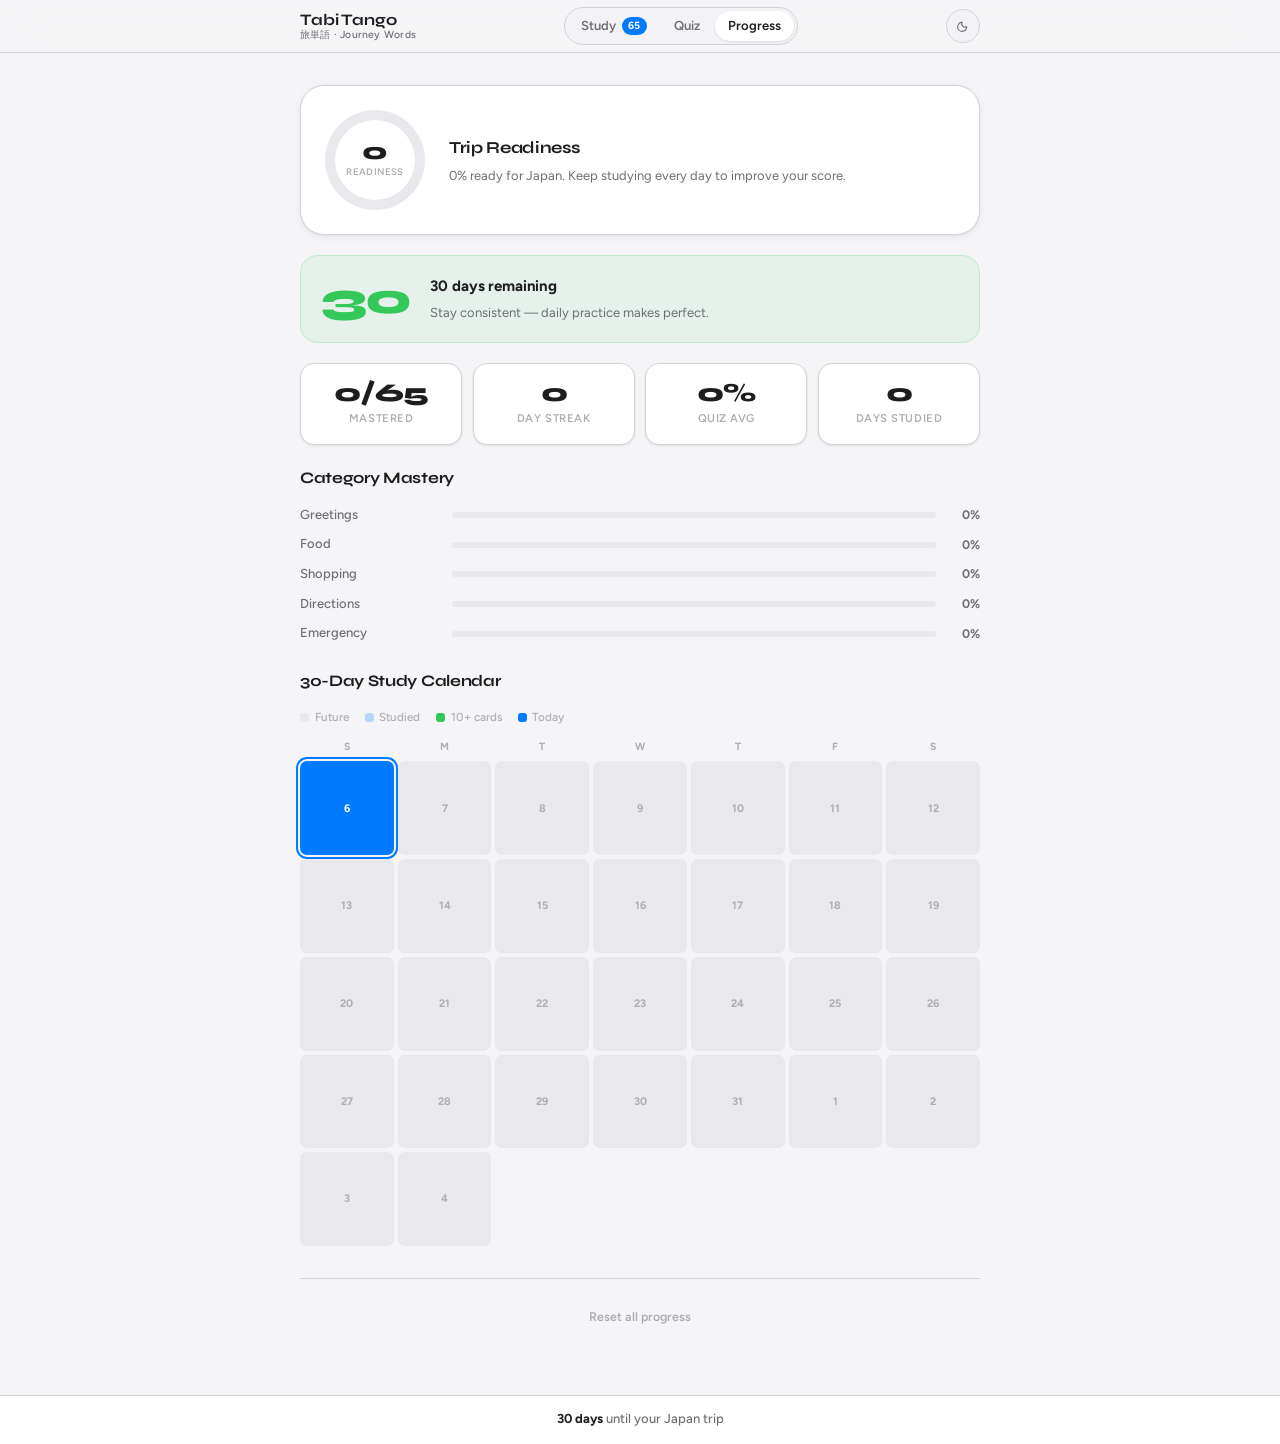
==== progress.html @ deef368e "Initial commit: Tabi Tango Japanese travel flashcard app 65 phrases across 5 categories with spaced " ====
<!DOCTYPE html>
<html lang="en" data-theme="light">
<head>
  <meta charset="UTF-8">
  <meta name="viewport" content="width=device-width, initial-scale=1.0">
  <title>Progress — Tabi Tango</title>
  <link rel="icon" type="image/svg+xml" href="assets/favicon.svg">
  <script src="js/theme.js"></script>
  <link rel="preconnect" href="https://fonts.googleapis.com">
  <link rel="preconnect" href="https://fonts.gstatic.com" crossorigin>
  <link href="https://fonts.googleapis.com/css2?family=Syne:wght@600;700;800&family=Figtree:wght@400;500;600;700&family=Noto+Sans+JP:wght@400;700&display=swap" rel="stylesheet">
  <link rel="stylesheet" href="css/main.css">
  <link rel="stylesheet" href="css/progress.css">
</head>
<body>

<nav>
  <div class="nav-inner">
    <div class="nav-logo">
      <span class="logo-primary">Tabi Tango</span>
      <span class="logo-sub">旅単語 · Journey Words</span>
    </div>
    <div class="nav-center">
      <a href="index.html" class="nav-link">
        Study
        <span class="due-badge" id="due-count">0</span>
      </a>
      <a href="quiz.html" class="nav-link">Quiz</a>
      <a href="progress.html" class="nav-link active">Progress</a>
    </div>
    <div class="nav-right">
      <button id="theme-toggle" class="theme-toggle" aria-label="Toggle theme">
        <svg class="icon-sun" xmlns="http://www.w3.org/2000/svg" viewBox="0 0 20 20" fill="none" stroke="currentColor" stroke-width="1.5" stroke-linecap="round" style="display:none">
          <circle cx="10" cy="10" r="3.5"/>
          <line x1="10" y1="2" x2="10" y2="3.5"/>
          <line x1="10" y1="16.5" x2="10" y2="18"/>
          <line x1="2" y1="10" x2="3.5" y2="10"/>
          <line x1="16.5" y1="10" x2="18" y2="10"/>
          <line x1="4.1" y1="4.1" x2="5.2" y2="5.2"/>
          <line x1="14.8" y1="14.8" x2="15.9" y2="15.9"/>
          <line x1="15.9" y1="4.1" x2="14.8" y2="5.2"/>
          <line x1="5.2" y1="14.8" x2="4.1" y2="15.9"/>
        </svg>
        <svg class="icon-moon" xmlns="http://www.w3.org/2000/svg" viewBox="0 0 20 20" fill="none" stroke="currentColor" stroke-width="1.5" stroke-linecap="round">
          <path d="M15.5 10.5a6 6 0 1 1-6-6 4.5 4.5 0 0 0 6 6z"/>
        </svg>
      </button>
    </div>
  </div>
</nav>

<main>
  <div class="container">
    <div id="progress-root"></div>
  </div>
</main>

<footer>
  <span id="trip-countdown">Loading…</span>
</footer>

<script src="js/data.js"></script>
<script src="js/srs.js"></script>
<script src="js/progress.js"></script>
</body>
</html>
---- css/main.css ----
/* ── Fonts loaded in HTML ── */

/* ── Design tokens ── */
:root {
  /* Backgrounds */
  --bg:        #F5F5F7;
  --surface:   #FFFFFF;
  --surface-2: #F2F2F7;
  --surface-3: #E8E8ED;

  /* Typography */
  --text:      #1D1D1F;
  --text-2:    #6E6E73;
  --text-3:    #AEAEB2;

  /* Accent */
  --primary:   #007AFF;
  --primary-hover: #0062CC;
  --success:   #34C759;
  --danger:    #FF3B30;
  --warning:   #FF9F0A;

  /* Borders */
  --sep:       #D2D2D7;
  --sep-2:     #E5E5EA;

  /* Elevation */
  --shadow-xs: 0 1px 3px rgba(0,0,0,0.06), 0 1px 2px rgba(0,0,0,0.04);
  --shadow-sm: 0 2px 8px rgba(0,0,0,0.06), 0 1px 3px rgba(0,0,0,0.04);
  --shadow-md: 0 4px 16px rgba(0,0,0,0.07), 0 2px 6px rgba(0,0,0,0.04);
  --shadow-lg: 0 8px 32px rgba(0,0,0,0.08), 0 4px 12px rgba(0,0,0,0.04);

  /* Shape */
  --r-xs: 6px;
  --r-sm: 10px;
  --r-md: 14px;
  --r-lg: 18px;
  --r-xl: 24px;
  --r-full: 9999px;

  /* Typography */
  --font:    'Figtree', sans-serif;
  --font-hd: 'Syne', sans-serif;
  --font-jp: 'Noto Sans JP', sans-serif;

  /* Layout */
  --max-w: 720px;

  /* Nav */
  --nav-bg: rgba(245,245,247,0.72);
  --nav-blur: blur(20px) saturate(180%);
}

html[data-theme="dark"] {
  --bg:        #000000;
  --surface:   #1C1C1E;
  --surface-2: #2C2C2E;
  --surface-3: #3A3A3C;

  --text:      #F5F5F7;
  --text-2:    #8E8E93;
  --text-3:    #636366;

  --primary:   #0A84FF;
  --primary-hover: #409CFF;
  --success:   #30D158;
  --danger:    #FF453A;
  --warning:   #FFD60A;

  --sep:       #38383A;
  --sep-2:     #2C2C2E;

  --shadow-xs: 0 1px 3px rgba(0,0,0,0.4);
  --shadow-sm: 0 2px 8px rgba(0,0,0,0.4);
  --shadow-md: 0 4px 16px rgba(0,0,0,0.5);
  --shadow-lg: 0 8px 32px rgba(0,0,0,0.6);

  --nav-bg: rgba(28,28,30,0.72);
}

@media (prefers-color-scheme: dark) {
  :root:not([data-theme="light"]) {
    --bg:        #000000;
    --surface:   #1C1C1E;
    --surface-2: #2C2C2E;
    --surface-3: #3A3A3C;
    --text:      #F5F5F7;
    --text-2:    #8E8E93;
    --text-3:    #636366;
    --primary:   #0A84FF;
    --primary-hover: #409CFF;
    --success:   #30D158;
    --danger:    #FF453A;
    --warning:   #FFD60A;
    --sep:       #38383A;
    --sep-2:     #2C2C2E;
    --shadow-xs: 0 1px 3px rgba(0,0,0,0.4);
    --shadow-sm: 0 2px 8px rgba(0,0,0,0.4);
    --shadow-md: 0 4px 16px rgba(0,0,0,0.5);
    --shadow-lg: 0 8px 32px rgba(0,0,0,0.6);
    --nav-bg: rgba(28,28,30,0.72);
  }
}

/* ── Reset ── */
*, *::before, *::after { box-sizing: border-box; margin: 0; padding: 0; }
html { font-size: 16px; -webkit-text-size-adjust: 100%; }
html, body { transition: background 0.25s ease, color 0.25s ease; }

body {
  font-family: var(--font);
  font-size: 0.9375rem;
  line-height: 1.6;
  background: var(--bg);
  color: var(--text);
  min-height: 100dvh;
  display: flex;
  flex-direction: column;
  -webkit-font-smoothing: antialiased;
  -moz-osx-font-smoothing: grayscale;
}

a { color: inherit; text-decoration: none; }
button { cursor: pointer; font-family: var(--font); border: none; background: none; }
ul, ol { list-style: none; }
img, svg { display: block; }

/* ── Layout ── */
.container {
  width: 100%;
  max-width: var(--max-w);
  margin: 0 auto;
  padding: 0 1.25rem;
}
main { flex: 1; padding: 2rem 0 4rem; }

/* ── Navigation ── */
nav {
  position: sticky;
  top: 0;
  z-index: 200;
  background: var(--nav-bg);
  -webkit-backdrop-filter: var(--nav-blur);
  backdrop-filter: var(--nav-blur);
  border-bottom: 1px solid var(--sep);
}

.nav-inner {
  display: flex;
  align-items: center;
  justify-content: space-between;
  height: 52px;
  max-width: var(--max-w);
  margin: 0 auto;
  padding: 0 1.25rem;
  gap: 1rem;
}

.nav-logo {
  display: flex;
  flex-direction: column;
  gap: 0px;
  line-height: 1.1;
  flex-shrink: 0;
}

.nav-logo .logo-primary {
  font-family: var(--font-hd);
  font-size: 1rem;
  font-weight: 700;
  color: var(--text);
  letter-spacing: -0.01em;
}

.nav-logo .logo-sub {
  font-size: 0.65rem;
  font-weight: 500;
  color: var(--text-2);
  letter-spacing: 0.02em;
}

.nav-center {
  display: flex;
  align-items: center;
  gap: 2px;
  background: var(--surface-2);
  border-radius: var(--r-full);
  padding: 3px;
  border: 1px solid var(--sep);
}

.nav-link {
  display: flex;
  align-items: center;
  gap: 0.35rem;
  padding: 0.3rem 0.8rem;
  border-radius: var(--r-full);
  font-size: 0.8125rem;
  font-weight: 600;
  color: var(--text-2);
  transition: all 0.18s ease;
  white-space: nowrap;
  position: relative;
}

.nav-link:hover { color: var(--text); }
.nav-link.active {
  background: var(--surface);
  color: var(--text);
  box-shadow: var(--shadow-xs);
}

.due-badge {
  background: var(--primary);
  color: white;
  border-radius: var(--r-full);
  font-size: 0.65rem;
  font-weight: 700;
  padding: 0.1rem 0.4rem;
  min-width: 1.1rem;
  text-align: center;
  line-height: 1.4;
}

.nav-right { display: flex; align-items: center; gap: 0.5rem; flex-shrink: 0; }

/* ── Theme toggle ── */
.theme-toggle {
  width: 34px;
  height: 34px;
  border-radius: var(--r-full);
  background: var(--surface-2);
  border: 1px solid var(--sep);
  color: var(--text-2);
  display: flex;
  align-items: center;
  justify-content: center;
  transition: all 0.18s ease;
  flex-shrink: 0;
}
.theme-toggle:hover { background: var(--surface-3); color: var(--text); }
.theme-toggle svg { width: 15px; height: 15px; }

/* ── Mastery bar ── */
.mastery-bar-wrap { margin-bottom: 1.5rem; }
.mastery-bar-labels {
  display: flex;
  justify-content: space-between;
  font-size: 0.78rem;
  font-weight: 500;
  color: var(--text-2);
  margin-bottom: 0.5rem;
}
.mastery-bar-track {
  height: 5px;
  background: var(--surface-3);
  border-radius: var(--r-full);
  overflow: hidden;
}
.mastery-bar-fill {
  height: 100%;
  background: var(--primary);
  border-radius: var(--r-full);
  transition: width 0.7s cubic-bezier(0.4, 0, 0.2, 1);
}

/* ── Category tabs ── */
.category-tabs {
  display: flex;
  gap: 6px;
  overflow-x: auto;
  scrollbar-width: none;
  padding-bottom: 2px;
  margin-bottom: 1.75rem;
}
.category-tabs::-webkit-scrollbar { display: none; }

.cat-tab {
  padding: 0.35rem 0.85rem;
  border-radius: var(--r-full);
  font-size: 0.8125rem;
  font-weight: 600;
  white-space: nowrap;
  border: 1px solid var(--sep);
  color: var(--text-2);
  background: transparent;
  transition: all 0.15s ease;
  letter-spacing: -0.01em;
}
.cat-tab:hover { border-color: var(--primary); color: var(--primary); }
.cat-tab.active {
  background: var(--primary);
  border-color: var(--primary);
  color: white;
}

/* ── Footer ── */
footer {
  background: var(--surface);
  border-top: 1px solid var(--sep);
  text-align: center;
  padding: 0.85rem 1rem;
  font-size: 0.8125rem;
  font-weight: 500;
  color: var(--text-2);
}
footer strong { color: var(--text); font-weight: 700; }

/* ── Buttons ── */
.btn {
  display: inline-flex;
  align-items: center;
  justify-content: center;
  gap: 0.4rem;
  padding: 0.6rem 1.25rem;
  border-radius: var(--r-sm);
  font-family: var(--font);
  font-size: 0.875rem;
  font-weight: 600;
  transition: all 0.15s ease;
  cursor: pointer;
  border: none;
  letter-spacing: -0.01em;
}
.btn-primary  { background: var(--primary); color: white; }
.btn-primary:hover  { background: var(--primary-hover); }
.btn-secondary { background: var(--surface-2); color: var(--text); border: 1px solid var(--sep); }
.btn-secondary:hover { background: var(--surface-3); }

/* ── Keyboard hint ── */
.keyboard-hint {
  display: flex;
  justify-content: center;
  gap: 1.25rem;
  flex-wrap: wrap;
  margin-top: 1.25rem;
}
.key-item {
  display: flex;
  align-items: center;
  gap: 0.3rem;
  font-size: 0.72rem;
  font-weight: 500;
  color: var(--text-3);
}
kbd {
  display: inline-block;
  padding: 0.12rem 0.4rem;
  border: 1px solid var(--sep);
  border-radius: 5px;
  background: var(--surface);
  font-size: 0.68rem;
  font-family: var(--font);
  color: var(--text-2);
  box-shadow: 0 1px 0 var(--sep);
}
@media (max-width: 480px) { .keyboard-hint { display: none; } }

/* ── Empty state ── */
.empty-state {
  text-align: center;
  padding: 3.5rem 1rem;
  color: var(--text-2);
}
.empty-state .empty-icon { font-size: 2.5rem; margin-bottom: 0.75rem; }
.empty-state h3 { font-family: var(--font-hd); font-size: 1.1rem; font-weight: 700; color: var(--text); margin-bottom: 0.4rem; }

/* ── Util ── */
.text-center { text-align: center; }
.mt-1 { margin-top: 0.5rem; }
.mt-2 { margin-top: 1rem; }
.mt-3 { margin-top: 1.5rem; }
.mt-4 { margin-top: 2rem; }
.flex-center { display: flex; align-items: center; justify-content: center; }
.gap-1 { gap: 0.5rem; }
.gap-2 { gap: 1rem; }
---- css/progress.css ----
/* ── Readiness section ── */
.readiness-section {
  display: flex;
  align-items: center;
  gap: 1.5rem;
  background: var(--surface);
  border: 1px solid var(--sep);
  border-radius: var(--r-xl);
  padding: 1.5rem;
  margin-bottom: 1.25rem;
  box-shadow: var(--shadow-sm);
}

.readiness-ring {
  position: relative;
  width: 100px;
  height: 100px;
  flex-shrink: 0;
  border-radius: 50%;
  display: flex;
  align-items: center;
  justify-content: center;
}
.readiness-ring-inner {
  position: absolute;
  inset: 10px;
  background: var(--surface);
  border-radius: 50%;
  display: flex;
  align-items: center;
  justify-content: center;
  flex-direction: column;
  z-index: 1;
}
.readiness-number {
  font-family: var(--font-hd);
  font-size: 1.5rem;
  font-weight: 800;
  color: var(--text);
  line-height: 1;
  letter-spacing: -0.03em;
}
.readiness-pct {
  font-size: 0.6rem;
  font-weight: 600;
  color: var(--text-3);
  text-transform: uppercase;
  letter-spacing: 0.04em;
}

.readiness-text { flex: 1; }
.readiness-title {
  font-family: var(--font-hd);
  font-size: 1.05rem;
  font-weight: 700;
  color: var(--text);
  letter-spacing: -0.02em;
  margin-bottom: 0.25rem;
}
.readiness-subtitle {
  font-size: 0.8125rem;
  color: var(--text-2);
  line-height: 1.5;
}

/* ── Countdown banner ── */
.countdown-banner {
  border-radius: var(--r-lg);
  padding: 1.1rem 1.25rem;
  display: flex;
  align-items: center;
  gap: 1.25rem;
  margin-bottom: 1.25rem;
  border: 1px solid transparent;
}
.countdown-banner.green  { background: rgba(52,199,89,0.08);  border-color: rgba(52,199,89,0.2); }
.countdown-banner.yellow { background: rgba(255,214,10,0.1);  border-color: rgba(255,214,10,0.25); }
.countdown-banner.orange { background: rgba(255,159,10,0.1);  border-color: rgba(255,159,10,0.25); }
.countdown-banner.red    { background: rgba(255,59,48,0.08);  border-color: rgba(255,59,48,0.2); }

.countdown-days {
  font-family: var(--font-hd);
  font-size: 2.75rem;
  font-weight: 800;
  line-height: 1;
  letter-spacing: -0.04em;
  flex-shrink: 0;
}
.countdown-banner.green  .countdown-days { color: var(--success); }
.countdown-banner.yellow .countdown-days { color: var(--warning); }
.countdown-banner.orange .countdown-days { color: #FF9F0A; }
.countdown-banner.red    .countdown-days { color: var(--danger); }

.countdown-text strong {
  display: block;
  font-size: 0.9375rem;
  font-weight: 700;
  color: var(--text);
  letter-spacing: -0.01em;
  margin-bottom: 0.15rem;
}
.countdown-text span {
  font-size: 0.8125rem;
  color: var(--text-2);
}

/* ── Stats grid ── */
.stats-grid {
  display: grid;
  grid-template-columns: repeat(2, 1fr);
  gap: 0.65rem;
  margin-bottom: 1.25rem;
}
@media (min-width: 480px) { .stats-grid { grid-template-columns: repeat(4, 1fr); } }

.stat-card {
  background: var(--surface);
  border: 1px solid var(--sep);
  border-radius: var(--r-md);
  padding: 1rem 0.75rem;
  text-align: center;
  box-shadow: var(--shadow-xs);
}
.stat-value {
  font-family: var(--font-hd);
  font-size: 1.6rem;
  font-weight: 800;
  color: var(--text);
  line-height: 1;
  letter-spacing: -0.03em;
  margin-bottom: 0.3rem;
}
.stat-label {
  font-size: 0.7rem;
  font-weight: 600;
  color: var(--text-3);
  text-transform: uppercase;
  letter-spacing: 0.05em;
}

/* ── Section header ── */
.section-header {
  font-family: var(--font-hd);
  font-size: 1rem;
  font-weight: 700;
  color: var(--text);
  letter-spacing: -0.02em;
  margin-bottom: 0.9rem;
}

/* ── Category mastery ── */
.category-mastery { margin-bottom: 1.5rem; }

.cat-mastery-row {
  display: flex;
  align-items: center;
  gap: 0.75rem;
  margin-bottom: 0.55rem;
}
.cat-mastery-label {
  width: 140px;
  font-size: 0.8125rem;
  font-weight: 500;
  color: var(--text-2);
  flex-shrink: 0;
  white-space: nowrap;
  overflow: hidden;
  text-overflow: ellipsis;
}
.cat-mastery-track {
  flex: 1;
  height: 6px;
  background: var(--surface-3);
  border-radius: var(--r-full);
  overflow: hidden;
}
.cat-mastery-fill {
  height: 100%;
  background: var(--primary);
  border-radius: var(--r-full);
  transition: width 0.65s cubic-bezier(0.4, 0, 0.2, 1);
}
.cat-mastery-pct {
  width: 32px;
  text-align: right;
  font-size: 0.78rem;
  font-weight: 700;
  color: var(--text-2);
}

/* ── Calendar ── */
.calendar-section { margin-bottom: 1.5rem; }

.calendar-legend {
  display: flex;
  gap: 1rem;
  flex-wrap: wrap;
  margin-bottom: 0.75rem;
}
.legend-item {
  display: flex;
  align-items: center;
  gap: 0.35rem;
  font-size: 0.73rem;
  font-weight: 500;
  color: var(--text-3);
}
.legend-dot {
  width: 9px;
  height: 9px;
  border-radius: 3px;
  flex-shrink: 0;
}
.legend-dot.future  { background: var(--surface-3); }
.legend-dot.studied { background: rgba(0,122,255,0.25); }
.legend-dot.good    { background: var(--success); }
.legend-dot.today   { background: var(--primary); }

.cal-weekdays {
  display: grid;
  grid-template-columns: repeat(7, 1fr);
  gap: 4px;
  margin-bottom: 4px;
}
.cal-weekday {
  text-align: center;
  font-size: 0.65rem;
  font-weight: 700;
  color: var(--text-3);
  text-transform: uppercase;
  letter-spacing: 0.03em;
  padding-bottom: 2px;
}

.calendar-grid {
  display: grid;
  grid-template-columns: repeat(7, 1fr);
  gap: 4px;
}
.cal-day {
  aspect-ratio: 1;
  border-radius: 7px;
  display: flex;
  align-items: center;
  justify-content: center;
  font-size: 0.68rem;
  font-weight: 700;
}
.cal-day.future  { background: var(--surface-3); color: var(--text-3); }
.cal-day.studied { background: rgba(0,122,255,0.15); color: var(--primary); }
.cal-day.good    { background: var(--success); color: white; }
.cal-day.missed  { background: rgba(255,59,48,0.08); color: var(--text-3); }
.cal-day.today {
  background: var(--primary);
  color: white;
  box-shadow: 0 0 0 2px var(--bg), 0 0 0 4px var(--primary);
}

/* ── Reset ── */
.reset-wrap {
  text-align: center;
  margin-top: 2rem;
  padding-top: 1.5rem;
  border-top: 1px solid var(--sep);
}
.btn-reset {
  font-family: var(--font);
  font-size: 0.78rem;
  font-weight: 600;
  color: var(--text-3);
  background: none;
  border: none;
  cursor: pointer;
  transition: color 0.15s;
  padding: 0.4rem 0.75rem;
}
.btn-reset:hover { color: var(--danger); }
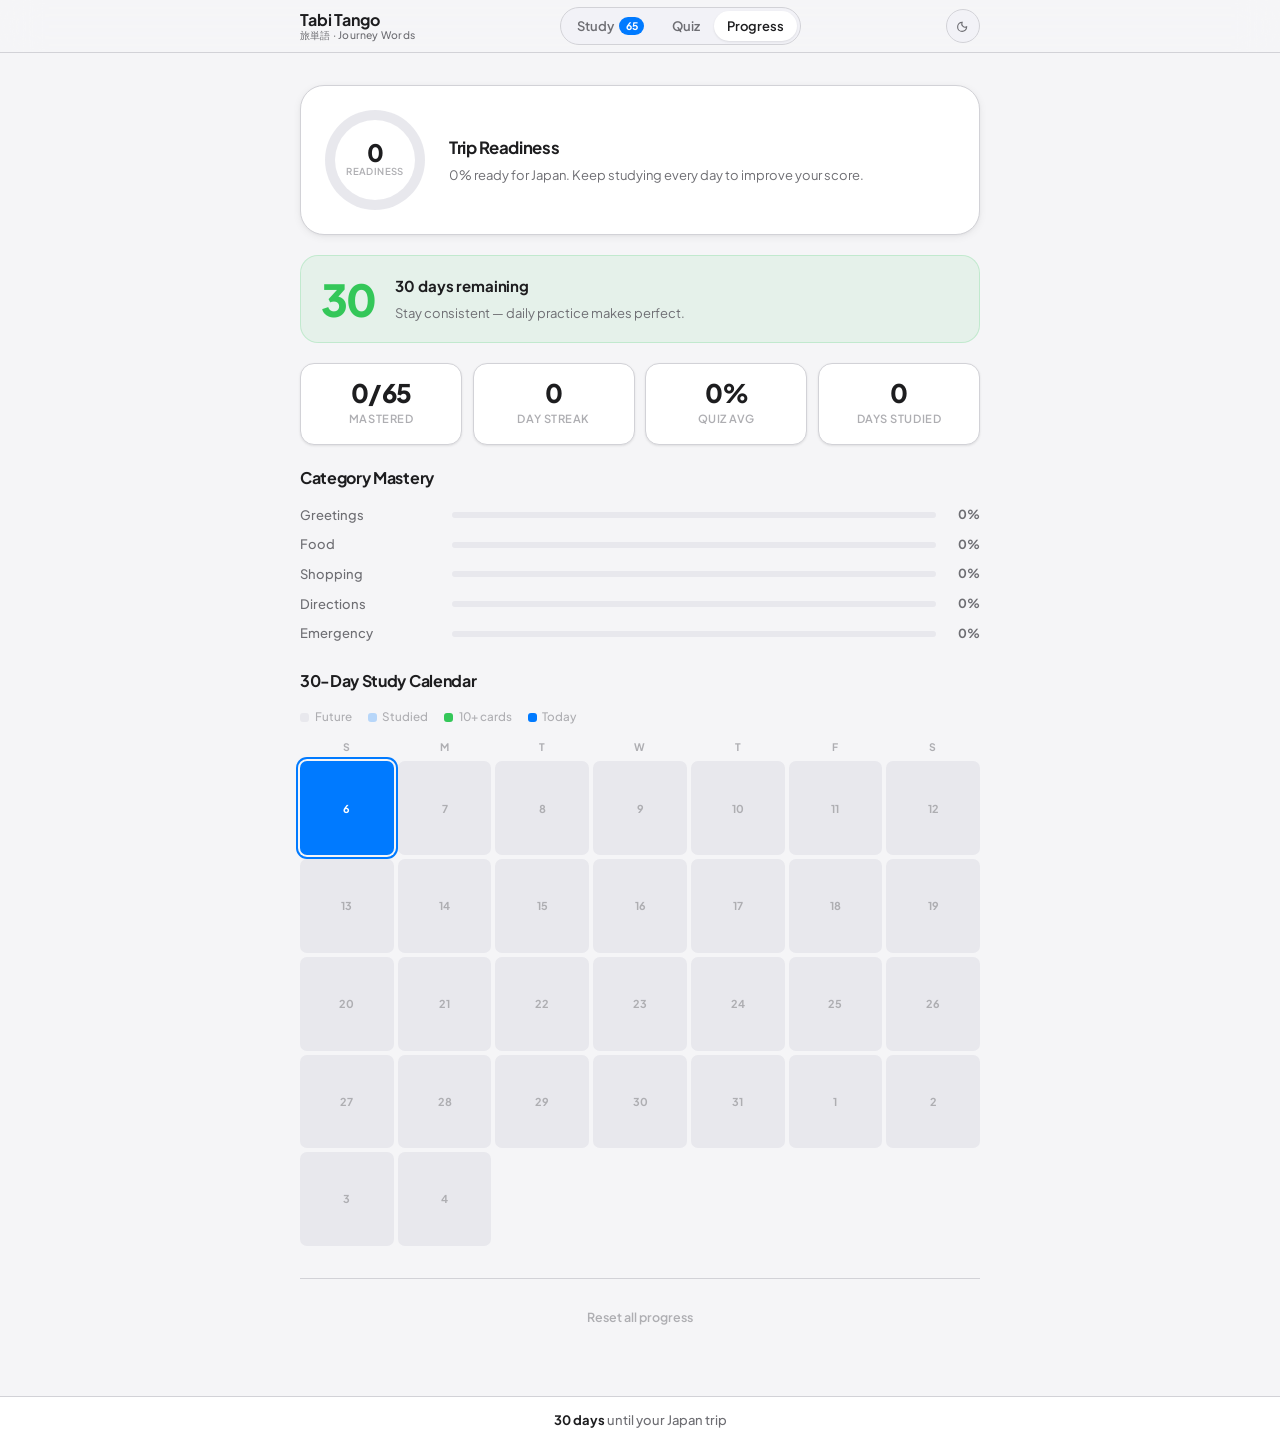
==== commit 6d9459fd: "Switch fonts to Plus Jakarta Sans — cleaner, more neutral" ====
--- a/progress.html
+++ b/progress.html
@@ -8,7 +8,7 @@
   <script src="js/theme.js"></script>
   <link rel="preconnect" href="https://fonts.googleapis.com">
   <link rel="preconnect" href="https://fonts.gstatic.com" crossorigin>
-  <link href="https://fonts.googleapis.com/css2?family=Syne:wght@600;700;800&family=Figtree:wght@400;500;600;700&family=Noto+Sans+JP:wght@400;700&display=swap" rel="stylesheet">
+  <link href="https://fonts.googleapis.com/css2?family=Plus+Jakarta+Sans:wght@400;500;600;700;800&family=Noto+Sans+JP:wght@400;700&display=swap" rel="stylesheet">
   <link rel="stylesheet" href="css/main.css">
   <link rel="stylesheet" href="css/progress.css">
 </head>
--- a/css/main.css
+++ b/css/main.css
@@ -39,8 +39,8 @@
   --r-full: 9999px;
 
   /* Typography */
-  --font:    'Figtree', sans-serif;
-  --font-hd: 'Syne', sans-serif;
+  --font:    'Plus Jakarta Sans', sans-serif;
+  --font-hd: 'Plus Jakarta Sans', sans-serif;
   --font-jp: 'Noto Sans JP', sans-serif;
 
   /* Layout */
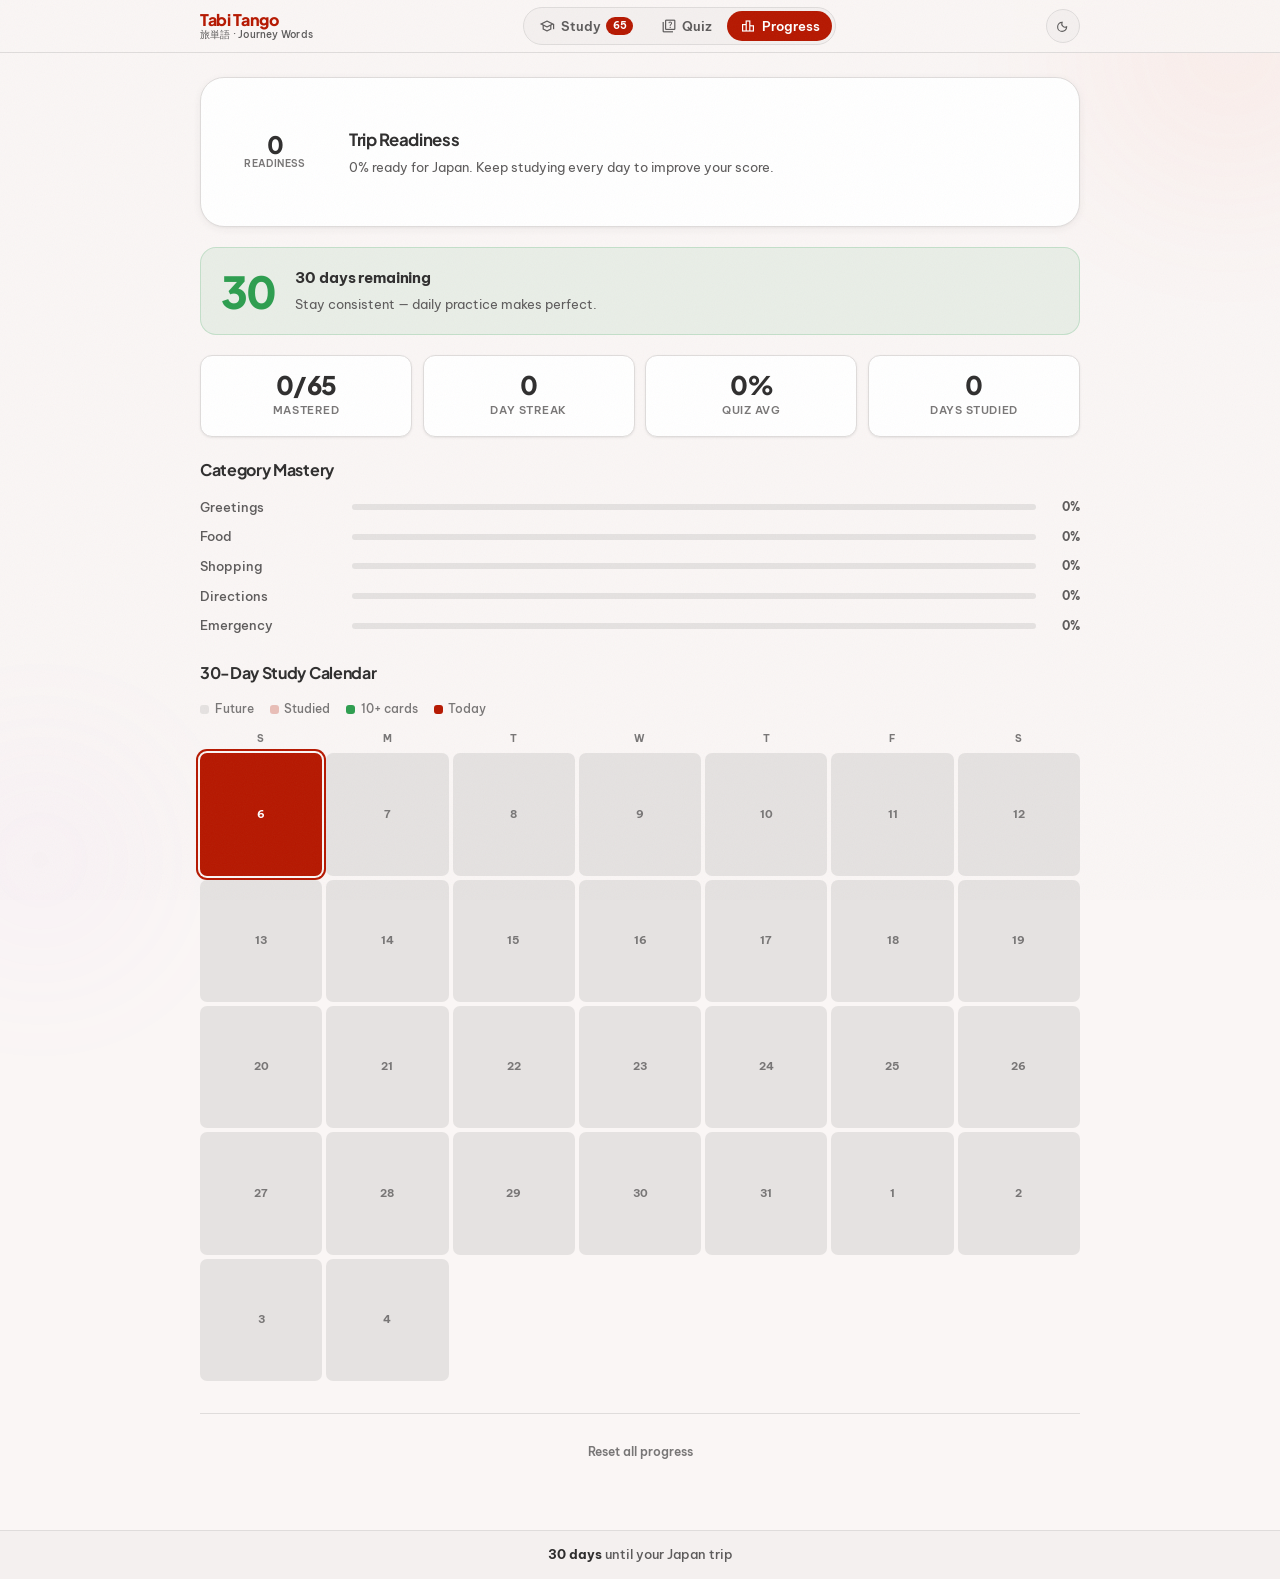
==== commit 4e4a2057: "Redesign: Material You warm-red design system, 4-level SRS grading - New color palette: deep red pri" ====
--- a/progress.html
+++ b/progress.html
@@ -8,11 +8,15 @@
   <script src="js/theme.js"></script>
   <link rel="preconnect" href="https://fonts.googleapis.com">
   <link rel="preconnect" href="https://fonts.gstatic.com" crossorigin>
-  <link href="https://fonts.googleapis.com/css2?family=Plus+Jakarta+Sans:wght@400;500;600;700;800&family=Noto+Sans+JP:wght@400;700&display=swap" rel="stylesheet">
+  <link href="https://fonts.googleapis.com/css2?family=Plus+Jakarta+Sans:wght@700;800&family=Be+Vietnam+Pro:wght@400;500;600&family=Noto+Sans+JP:wght@400;700&display=swap" rel="stylesheet">
+  <link href="https://fonts.googleapis.com/css2?family=Material+Symbols+Outlined:opsz,wght,FILL,GRAD@20..48,100..700,0..1,-50..200" rel="stylesheet">
   <link rel="stylesheet" href="css/main.css">
   <link rel="stylesheet" href="css/progress.css">
 </head>
-<body>
+<body class="grain-overlay">
+
+<div class="bg-blob bg-blob-1"></div>
+<div class="bg-blob bg-blob-2"></div>
 
 <nav>
   <div class="nav-inner">
@@ -22,11 +26,18 @@
     </div>
     <div class="nav-center">
       <a href="index.html" class="nav-link">
+        <span class="material-symbols-outlined" style="font-size:16px">school</span>
         Study
         <span class="due-badge" id="due-count">0</span>
       </a>
-      <a href="quiz.html" class="nav-link">Quiz</a>
-      <a href="progress.html" class="nav-link active">Progress</a>
+      <a href="quiz.html" class="nav-link">
+        <span class="material-symbols-outlined" style="font-size:16px">quiz</span>
+        Quiz
+      </a>
+      <a href="progress.html" class="nav-link active">
+        <span class="material-symbols-outlined" style="font-size:16px">leaderboard</span>
+        Progress
+      </a>
     </div>
     <div class="nav-right">
       <button id="theme-toggle" class="theme-toggle" aria-label="Toggle theme">
@@ -55,6 +66,21 @@
   </div>
 </main>
 
+<nav class="bottom-nav">
+  <a href="index.html" class="bottom-nav-item">
+    <span class="material-symbols-outlined">school</span>
+    Study
+  </a>
+  <a href="quiz.html" class="bottom-nav-item">
+    <span class="material-symbols-outlined">quiz</span>
+    Quiz
+  </a>
+  <a href="progress.html" class="bottom-nav-item active">
+    <span class="material-symbols-outlined">leaderboard</span>
+    Progress
+  </a>
+</nav>
+
 <footer>
   <span id="trip-countdown">Loading…</span>
 </footer>
--- a/css/main.css
+++ b/css/main.css
@@ -2,44 +2,53 @@
 
 /* ── Design tokens ── */
 :root {
-  /* Backgrounds */
-  --bg:        #F5F5F7;
-  --surface:   #FFFFFF;
-  --surface-2: #F2F2F7;
-  --surface-3: #E8E8ED;
+  /* Primary / accent */
+  --primary:            #b61800;
+  --primary-container:  #ff775e;
+  --tertiary:           #7d40a0;
+  --tertiary-container: #d996fd;
+
+  /* Backgrounds / surfaces */
+  --bg:              #faf6f5;
+  --surface:         #faf6f5;
+  --surface-lowest:  #ffffff;
+  --surface-low:     #f4f0ef;
+  --surface-container: #ebe7e6;
+  --surface-high:    #e5e2e1;
+  --surface-variant: #dfdcdb;
+  --surface-highest: #dfdcdb;
 
   /* Typography */
-  --text:      #1D1D1F;
-  --text-2:    #6E6E73;
-  --text-3:    #AEAEB2;
-
-  /* Accent */
-  --primary:   #007AFF;
-  --primary-hover: #0062CC;
-  --success:   #34C759;
-  --danger:    #FF3B30;
-  --warning:   #FF9F0A;
+  --text:   #2f2e2e;
+  --text-2: #5d5b5b;
+  --text-3: #787676;
 
   /* Borders */
-  --sep:       #D2D2D7;
-  --sep-2:     #E5E5EA;
+  --sep:   #dfdcdb;
+  --sep-2: #afacac;
+
+  /* Status */
+  --error:           #b41340;
+  --error-container: #f74b6d;
+  --success:         #2d9e4f;
 
   /* Elevation */
-  --shadow-xs: 0 1px 3px rgba(0,0,0,0.06), 0 1px 2px rgba(0,0,0,0.04);
-  --shadow-sm: 0 2px 8px rgba(0,0,0,0.06), 0 1px 3px rgba(0,0,0,0.04);
-  --shadow-md: 0 4px 16px rgba(0,0,0,0.07), 0 2px 6px rgba(0,0,0,0.04);
-  --shadow-lg: 0 8px 32px rgba(0,0,0,0.08), 0 4px 12px rgba(0,0,0,0.04);
+  --shadow-xs: 0 1px 3px rgba(47,46,46,0.06), 0 1px 2px rgba(47,46,46,0.04);
+  --shadow-sm: 0 2px 8px rgba(47,46,46,0.06), 0 1px 3px rgba(47,46,46,0.04);
+  --shadow-md: 0 4px 16px rgba(47,46,46,0.07), 0 2px 6px rgba(47,46,46,0.04);
+  --shadow-lg: 0 8px 32px rgba(47,46,46,0.08), 0 4px 12px rgba(47,46,46,0.04);
 
   /* Shape */
-  --r-xs: 6px;
-  --r-sm: 10px;
-  --r-md: 14px;
-  --r-lg: 18px;
-  --r-xl: 24px;
+  --r-tray: 40px;
+  --r-2xl:  24px;
+  --r-xl:   20px;
+  --r-lg:   16px;
+  --r-md:   12px;
+  --r-sm:   10px;
   --r-full: 9999px;
 
   /* Typography */
-  --font:    'Plus Jakarta Sans', sans-serif;
+  --font:    'Be Vietnam Pro', sans-serif;
   --font-hd: 'Plus Jakarta Sans', sans-serif;
   --font-jp: 'Noto Sans JP', sans-serif;
 
@@ -47,58 +56,69 @@
   --max-w: 720px;
 
   /* Nav */
-  --nav-bg: rgba(245,245,247,0.72);
-  --nav-blur: blur(20px) saturate(180%);
+  --nav-bg: rgba(250,246,245,0.85);
+  --nav-blur: blur(20px) saturate(160%);
 }
 
 html[data-theme="dark"] {
-  --bg:        #000000;
-  --surface:   #1C1C1E;
-  --surface-2: #2C2C2E;
-  --surface-3: #3A3A3C;
-
-  --text:      #F5F5F7;
-  --text-2:    #8E8E93;
-  --text-3:    #636366;
-
-  --primary:   #0A84FF;
-  --primary-hover: #409CFF;
-  --success:   #30D158;
-  --danger:    #FF453A;
-  --warning:   #FFD60A;
-
-  --sep:       #38383A;
-  --sep-2:     #2C2C2E;
+  --bg:              #0e0e0e;
+  --surface:         #1a1818;
+  --surface-lowest:  #232020;
+  --surface-low:     #252323;
+  --surface-container: #2c2a2a;
+  --surface-high:    #353333;
+  --surface-variant: #3e3b3b;
+  --surface-highest: #3e3b3b;
+
+  --text:   #f5f1f0;
+  --text-2: #b8b4b3;
+  --text-3: #78706f;
+
+  --sep:   #353333;
+  --sep-2: #4a4747;
+
+  --primary:            #ff5539;
+  --primary-container:  #7d2000;
+  --tertiary:           #cb88ef;
+  --tertiary-container: #58187b;
 
   --shadow-xs: 0 1px 3px rgba(0,0,0,0.4);
   --shadow-sm: 0 2px 8px rgba(0,0,0,0.4);
   --shadow-md: 0 4px 16px rgba(0,0,0,0.5);
   --shadow-lg: 0 8px 32px rgba(0,0,0,0.6);
 
-  --nav-bg: rgba(28,28,30,0.72);
+  --nav-bg: rgba(26,24,24,0.85);
 }
 
 @media (prefers-color-scheme: dark) {
   :root:not([data-theme="light"]) {
-    --bg:        #000000;
-    --surface:   #1C1C1E;
-    --surface-2: #2C2C2E;
-    --surface-3: #3A3A3C;
-    --text:      #F5F5F7;
-    --text-2:    #8E8E93;
-    --text-3:    #636366;
-    --primary:   #0A84FF;
-    --primary-hover: #409CFF;
-    --success:   #30D158;
-    --danger:    #FF453A;
-    --warning:   #FFD60A;
-    --sep:       #38383A;
-    --sep-2:     #2C2C2E;
+    --bg:              #0e0e0e;
+    --surface:         #1a1818;
+    --surface-lowest:  #232020;
+    --surface-low:     #252323;
+    --surface-container: #2c2a2a;
+    --surface-high:    #353333;
+    --surface-variant: #3e3b3b;
+    --surface-highest: #3e3b3b;
+
+    --text:   #f5f1f0;
+    --text-2: #b8b4b3;
+    --text-3: #78706f;
+
+    --sep:   #353333;
+    --sep-2: #4a4747;
+
+    --primary:            #ff5539;
+    --primary-container:  #7d2000;
+    --tertiary:           #cb88ef;
+    --tertiary-container: #58187b;
+
     --shadow-xs: 0 1px 3px rgba(0,0,0,0.4);
     --shadow-sm: 0 2px 8px rgba(0,0,0,0.4);
     --shadow-md: 0 4px 16px rgba(0,0,0,0.5);
     --shadow-lg: 0 8px 32px rgba(0,0,0,0.6);
-    --nav-bg: rgba(28,28,30,0.72);
+
+    --nav-bg: rgba(26,24,24,0.85);
   }
 }
 
@@ -125,6 +145,43 @@
 ul, ol { list-style: none; }
 img, svg { display: block; }
 
+/* ── Grain overlay ── */
+.grain-overlay { position: relative; }
+.grain-overlay::before {
+  content: '';
+  position: fixed;
+  inset: 0;
+  pointer-events: none;
+  z-index: 9999;
+  background-image: url("data:image/svg+xml,%3Csvg viewBox='0 0 200 200' xmlns='http://www.w3.org/2000/svg'%3E%3Cfilter id='n'%3E%3CfeTurbulence type='fractalNoise' baseFrequency='0.9' numOctaves='4' stitchTiles='stitch'/%3E%3C/filter%3E%3Crect width='100%25' height='100%25' filter='url(%23n)' opacity='1'/%3E%3C/svg%3E");
+  background-size: 200px 200px;
+  opacity: 0.04;
+}
+
+/* ── Background blobs ── */
+.bg-blob {
+  position: fixed;
+  border-radius: 50%;
+  filter: blur(80px);
+  pointer-events: none;
+  opacity: 0.06;
+  z-index: 0;
+}
+.bg-blob-1 {
+  top: -100px;
+  right: -100px;
+  width: 300px;
+  height: 300px;
+  background: var(--primary-container);
+}
+.bg-blob-2 {
+  bottom: -60px;
+  left: -60px;
+  width: 200px;
+  height: 200px;
+  background: var(--tertiary-container);
+}
+
 /* ── Layout ── */
 .container {
   width: 100%;
@@ -132,10 +189,72 @@
   margin: 0 auto;
   padding: 0 1.25rem;
 }
-main { flex: 1; padding: 2rem 0 4rem; }
-
-/* ── Navigation ── */
-nav {
+
+main {
+  flex: 1;
+  padding: 1.5rem 0 calc(80px + 2rem);
+  position: relative;
+  z-index: 1;
+}
+
+/* ── Session hero ── */
+.session-hero { margin-bottom: 1.5rem; }
+
+.session-greeting {
+  font-family: var(--font-hd);
+  font-size: 1.6rem;
+  font-weight: 800;
+  color: var(--text);
+  letter-spacing: -0.03em;
+  line-height: 1.15;
+}
+
+.session-sub {
+  font-size: 0.875rem;
+  font-weight: 500;
+  color: var(--text-2);
+  margin-top: 0.2rem;
+}
+
+/* ── Study layout grid ── */
+.study-grid {
+  display: flex;
+  flex-direction: column;
+  gap: 1.25rem;
+}
+
+.study-sidebar .mastery-bar-wrap { margin-bottom: 1.25rem; }
+
+/* Desktop: side-by-side */
+@media (min-width: 660px) {
+  :root { --max-w: 920px; }
+
+  main { padding: 1.5rem 0 4rem; }
+
+  .study-grid {
+    display: grid;
+    grid-template-columns: 200px 1fr;
+    gap: 2.5rem;
+    align-items: start;
+  }
+
+  .study-sidebar .category-tabs {
+    flex-direction: column;
+    overflow: visible;
+    margin-bottom: 0;
+    gap: 3px;
+  }
+
+  .study-sidebar .cat-tab {
+    border-radius: var(--r-sm);
+    justify-content: flex-start;
+    padding: 0.45rem 0.85rem;
+    width: 100%;
+  }
+}
+
+/* ── Navigation (top) ── */
+nav:not(.bottom-nav) {
   position: sticky;
   top: 0;
   z-index: 200;
@@ -167,9 +286,9 @@
 .nav-logo .logo-primary {
   font-family: var(--font-hd);
   font-size: 1rem;
-  font-weight: 700;
-  color: var(--text);
-  letter-spacing: -0.01em;
+  font-weight: 800;
+  color: var(--primary);
+  letter-spacing: -0.02em;
 }
 
 .nav-logo .logo-sub {
@@ -183,7 +302,7 @@
   display: flex;
   align-items: center;
   gap: 2px;
-  background: var(--surface-2);
+  background: var(--surface-low);
   border-radius: var(--r-full);
   padding: 3px;
   border: 1px solid var(--sep);
@@ -204,10 +323,11 @@
 }
 
 .nav-link:hover { color: var(--text); }
+
 .nav-link.active {
-  background: var(--surface);
-  color: var(--text);
-  box-shadow: var(--shadow-xs);
+  background: var(--primary);
+  color: white;
+  border-radius: var(--r-full);
 }
 
 .due-badge {
@@ -222,6 +342,11 @@
   line-height: 1.4;
 }
 
+.nav-link.active .due-badge {
+  background: rgba(255,255,255,0.3);
+  color: white;
+}
+
 .nav-right { display: flex; align-items: center; gap: 0.5rem; flex-shrink: 0; }
 
 /* ── Theme toggle ── */
@@ -229,7 +354,7 @@
   width: 34px;
   height: 34px;
   border-radius: var(--r-full);
-  background: var(--surface-2);
+  background: var(--surface-low);
   border: 1px solid var(--sep);
   color: var(--text-2);
   display: flex;
@@ -238,8 +363,63 @@
   transition: all 0.18s ease;
   flex-shrink: 0;
 }
-.theme-toggle:hover { background: var(--surface-3); color: var(--text); }
+.theme-toggle:hover { background: var(--surface-high); color: var(--text); }
 .theme-toggle svg { width: 15px; height: 15px; }
+
+/* ── Bottom nav (mobile) ── */
+.bottom-nav {
+  position: fixed;
+  bottom: 0;
+  left: 0;
+  right: 0;
+  z-index: 200;
+  background: var(--nav-bg);
+  -webkit-backdrop-filter: var(--nav-blur);
+  backdrop-filter: var(--nav-blur);
+  border-top: 1px solid var(--sep);
+  padding: 0.5rem 2rem calc(0.5rem + env(safe-area-inset-bottom));
+  display: flex;
+  justify-content: space-around;
+  align-items: center;
+}
+
+.bottom-nav-item {
+  display: flex;
+  flex-direction: column;
+  align-items: center;
+  gap: 2px;
+  color: var(--text-3);
+  font-size: 10px;
+  font-weight: 600;
+  font-family: var(--font-hd);
+  letter-spacing: 0.05em;
+  text-decoration: none;
+  transition: all 0.2s ease;
+  padding: 6px 20px;
+  border-radius: 18px;
+}
+
+.bottom-nav-item.active {
+  background: var(--primary);
+  color: white;
+  border-radius: 18px;
+  transform: translateY(-8px);
+  box-shadow: 0 8px 24px rgba(182,24,0,0.3);
+}
+
+.bottom-nav-item .material-symbols-outlined {
+  font-size: 22px;
+  display: block;
+}
+
+html[data-theme="dark"] .bottom-nav {
+  background: rgba(26,24,24,0.85);
+}
+
+/* Hide bottom nav on desktop */
+@media (min-width: 660px) {
+  .bottom-nav { display: none; }
+}
 
 /* ── Mastery bar ── */
 .mastery-bar-wrap { margin-bottom: 1.5rem; }
@@ -253,13 +433,13 @@
 }
 .mastery-bar-track {
   height: 5px;
-  background: var(--surface-3);
+  background: var(--surface-high);
   border-radius: var(--r-full);
   overflow: hidden;
 }
 .mastery-bar-fill {
   height: 100%;
-  background: var(--primary);
+  background: linear-gradient(90deg, var(--primary), var(--primary-container));
   border-radius: var(--r-full);
   transition: width 0.7s cubic-bezier(0.4, 0, 0.2, 1);
 }
@@ -296,13 +476,15 @@
 
 /* ── Footer ── */
 footer {
-  background: var(--surface);
+  background: var(--surface-low);
   border-top: 1px solid var(--sep);
   text-align: center;
   padding: 0.85rem 1rem;
   font-size: 0.8125rem;
   font-weight: 500;
   color: var(--text-2);
+  position: relative;
+  z-index: 1;
 }
 footer strong { color: var(--text); font-weight: 700; }
 
@@ -322,10 +504,11 @@
   border: none;
   letter-spacing: -0.01em;
 }
-.btn-primary  { background: var(--primary); color: white; }
-.btn-primary:hover  { background: var(--primary-hover); }
-.btn-secondary { background: var(--surface-2); color: var(--text); border: 1px solid var(--sep); }
-.btn-secondary:hover { background: var(--surface-3); }
+.btn-primary { background: var(--primary); color: white; }
+.btn-primary:hover { opacity: 0.9; }
+.btn-primary:active { transform: scale(0.97); }
+.btn-secondary { background: var(--surface-low); color: var(--text); border: 1px solid var(--sep); }
+.btn-secondary:hover { background: var(--surface-high); }
 
 /* ── Keyboard hint ── */
 .keyboard-hint {
@@ -348,7 +531,7 @@
   padding: 0.12rem 0.4rem;
   border: 1px solid var(--sep);
   border-radius: 5px;
-  background: var(--surface);
+  background: var(--surface-lowest);
   font-size: 0.68rem;
   font-family: var(--font);
   color: var(--text-2);
@@ -363,7 +546,13 @@
   color: var(--text-2);
 }
 .empty-state .empty-icon { font-size: 2.5rem; margin-bottom: 0.75rem; }
-.empty-state h3 { font-family: var(--font-hd); font-size: 1.1rem; font-weight: 700; color: var(--text); margin-bottom: 0.4rem; }
+.empty-state h3 {
+  font-family: var(--font-hd);
+  font-size: 1.1rem;
+  font-weight: 700;
+  color: var(--text);
+  margin-bottom: 0.4rem;
+}
 
 /* ── Util ── */
 .text-center { text-align: center; }
--- a/css/progress.css
+++ b/css/progress.css
@@ -3,9 +3,9 @@
   display: flex;
   align-items: center;
   gap: 1.5rem;
-  background: var(--surface);
+  background: var(--surface-lowest);
   border: 1px solid var(--sep);
-  border-radius: var(--r-xl);
+  border-radius: var(--r-2xl);
   padding: 1.5rem;
   margin-bottom: 1.25rem;
   box-shadow: var(--shadow-sm);
@@ -24,7 +24,7 @@
 .readiness-ring-inner {
   position: absolute;
   inset: 10px;
-  background: var(--surface);
+  background: var(--surface-lowest);
   border-radius: 50%;
   display: flex;
   align-items: center;
@@ -73,10 +73,10 @@
   margin-bottom: 1.25rem;
   border: 1px solid transparent;
 }
-.countdown-banner.green  { background: rgba(52,199,89,0.08);  border-color: rgba(52,199,89,0.2); }
-.countdown-banner.yellow { background: rgba(255,214,10,0.1);  border-color: rgba(255,214,10,0.25); }
-.countdown-banner.orange { background: rgba(255,159,10,0.1);  border-color: rgba(255,159,10,0.25); }
-.countdown-banner.red    { background: rgba(255,59,48,0.08);  border-color: rgba(255,59,48,0.2); }
+.countdown-banner.green  { background: rgba(45,158,79,0.08);  border-color: rgba(45,158,79,0.2); }
+.countdown-banner.yellow { background: rgba(182,24,0,0.06);   border-color: rgba(182,24,0,0.15); }
+.countdown-banner.orange { background: rgba(182,24,0,0.08);   border-color: rgba(182,24,0,0.2); }
+.countdown-banner.red    { background: rgba(180,19,64,0.08);  border-color: rgba(180,19,64,0.2); }
 
 .countdown-days {
   font-family: var(--font-hd);
@@ -87,9 +87,9 @@
   flex-shrink: 0;
 }
 .countdown-banner.green  .countdown-days { color: var(--success); }
-.countdown-banner.yellow .countdown-days { color: var(--warning); }
-.countdown-banner.orange .countdown-days { color: #FF9F0A; }
-.countdown-banner.red    .countdown-days { color: var(--danger); }
+.countdown-banner.yellow .countdown-days { color: var(--primary); }
+.countdown-banner.orange .countdown-days { color: var(--primary); }
+.countdown-banner.red    .countdown-days { color: var(--error); }
 
 .countdown-text strong {
   display: block;
@@ -114,7 +114,7 @@
 @media (min-width: 480px) { .stats-grid { grid-template-columns: repeat(4, 1fr); } }
 
 .stat-card {
-  background: var(--surface);
+  background: var(--surface-lowest);
   border: 1px solid var(--sep);
   border-radius: var(--r-md);
   padding: 1rem 0.75rem;
@@ -170,7 +170,7 @@
 .cat-mastery-track {
   flex: 1;
   height: 6px;
-  background: var(--surface-3);
+  background: var(--surface-high);
   border-radius: var(--r-full);
   overflow: hidden;
 }
@@ -211,8 +211,8 @@
   border-radius: 3px;
   flex-shrink: 0;
 }
-.legend-dot.future  { background: var(--surface-3); }
-.legend-dot.studied { background: rgba(0,122,255,0.25); }
+.legend-dot.future  { background: var(--surface-high); }
+.legend-dot.studied { background: rgba(182,24,0,0.25); }
 .legend-dot.good    { background: var(--success); }
 .legend-dot.today   { background: var(--primary); }
 
@@ -246,10 +246,10 @@
   font-size: 0.68rem;
   font-weight: 700;
 }
-.cal-day.future  { background: var(--surface-3); color: var(--text-3); }
-.cal-day.studied { background: rgba(0,122,255,0.15); color: var(--primary); }
+.cal-day.future  { background: var(--surface-high); color: var(--text-3); }
+.cal-day.studied { background: rgba(182,24,0,0.15); color: var(--primary); }
 .cal-day.good    { background: var(--success); color: white; }
-.cal-day.missed  { background: rgba(255,59,48,0.08); color: var(--text-3); }
+.cal-day.missed  { background: rgba(180,19,64,0.08); color: var(--text-3); }
 .cal-day.today {
   background: var(--primary);
   color: white;
@@ -274,4 +274,4 @@
   transition: color 0.15s;
   padding: 0.4rem 0.75rem;
 }
-.btn-reset:hover { color: var(--danger); }
+.btn-reset:hover { color: var(--error); }
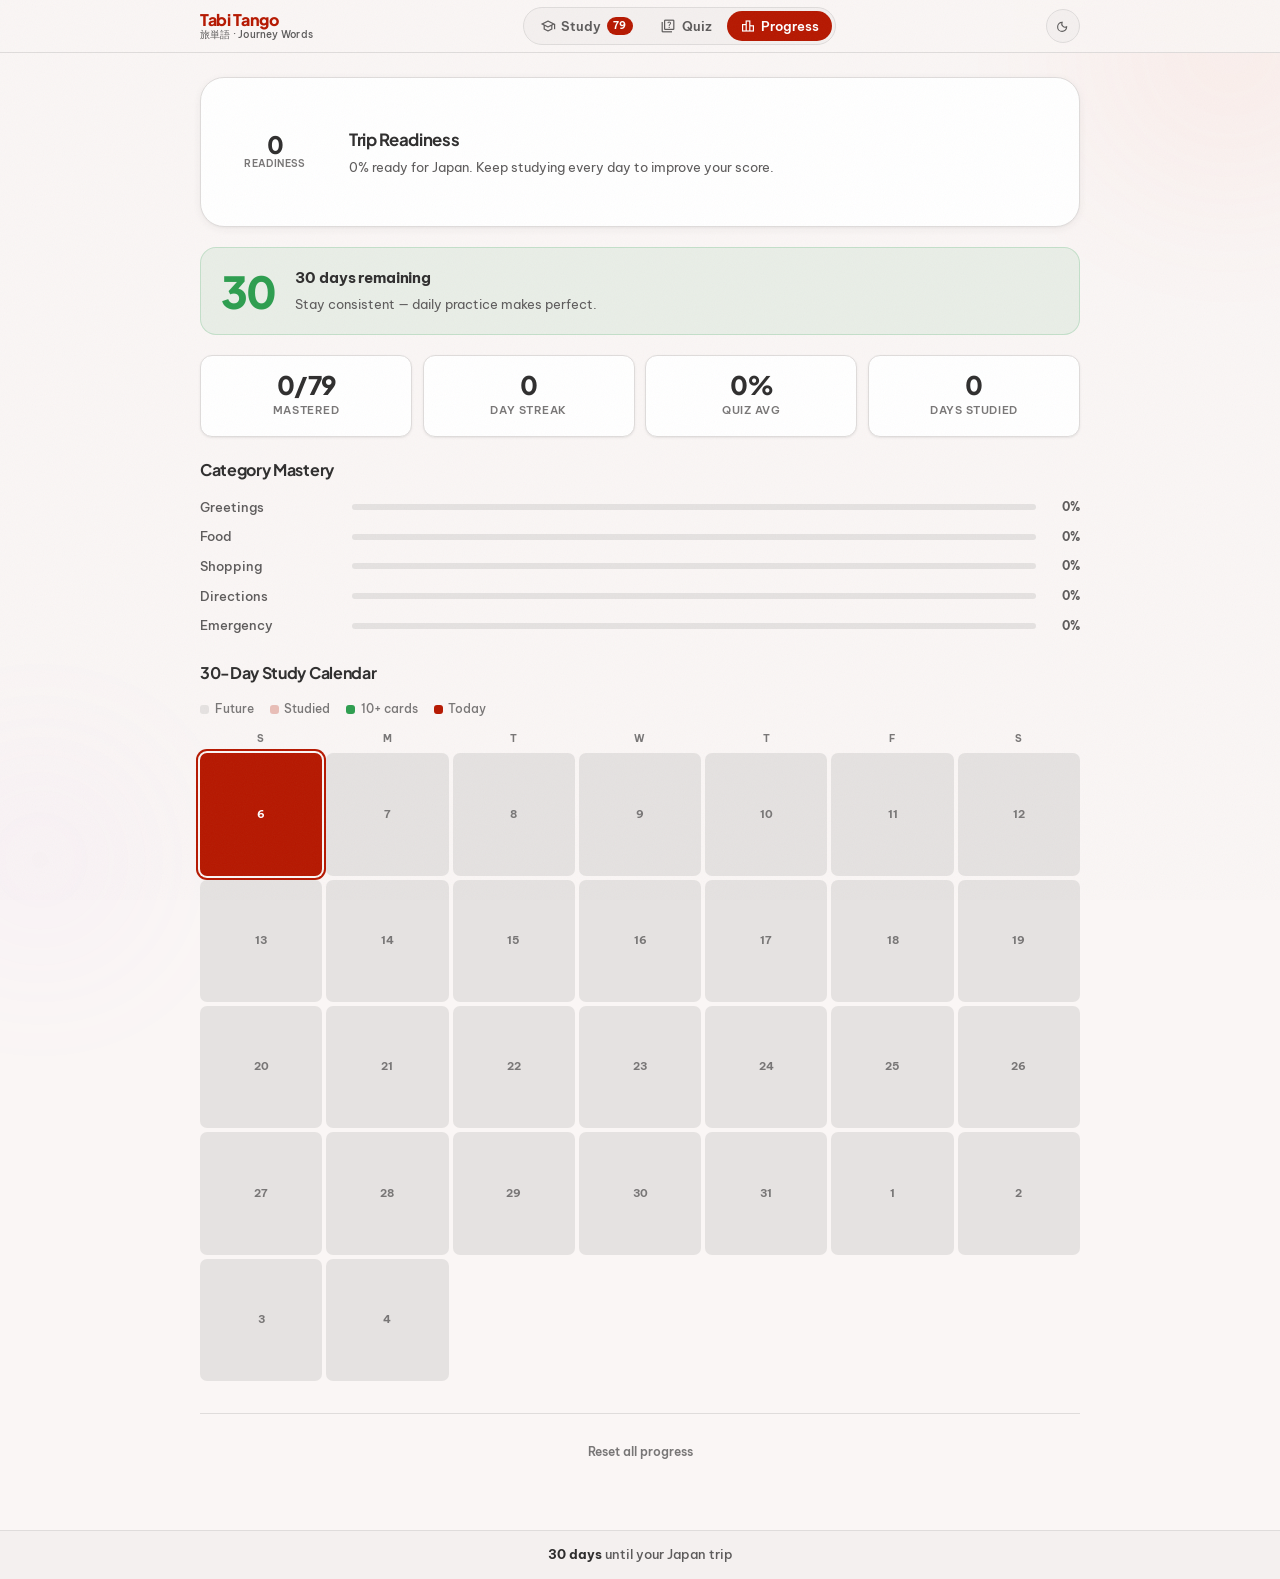
==== commit bdfd8f6f: "Add 14 new phrases (65 → 79 total) Greetings: nice to meet you, speak slowly, repeat that, I don't s" ====
--- a/progress.html
+++ b/progress.html
@@ -10,15 +10,15 @@
   <link rel="preconnect" href="https://fonts.gstatic.com" crossorigin>
   <link href="https://fonts.googleapis.com/css2?family=Plus+Jakarta+Sans:wght@700;800&family=Be+Vietnam+Pro:wght@400;500;600&family=Noto+Sans+JP:wght@400;700&display=swap" rel="stylesheet">
   <link href="https://fonts.googleapis.com/css2?family=Material+Symbols+Outlined:opsz,wght,FILL,GRAD@20..48,100..700,0..1,-50..200" rel="stylesheet">
-  <link rel="stylesheet" href="css/main.css">
-  <link rel="stylesheet" href="css/progress.css">
+  <link rel="stylesheet" href="css/main.css?v=6">
+  <link rel="stylesheet" href="css/progress.css?v=6">
 </head>
 <body class="grain-overlay">
 
 <div class="bg-blob bg-blob-1"></div>
 <div class="bg-blob bg-blob-2"></div>
 
-<nav>
+<nav class="desktop-only-nav">
   <div class="nav-inner">
     <div class="nav-logo">
       <span class="logo-primary">Tabi Tango</span>
@@ -85,8 +85,8 @@
   <span id="trip-countdown">Loading…</span>
 </footer>
 
-<script src="js/data.js"></script>
-<script src="js/srs.js"></script>
-<script src="js/progress.js"></script>
+<script src="js/data.js?v=6"></script>
+<script src="js/srs.js?v=6"></script>
+<script src="js/progress.js?v=6"></script>
 </body>
 </html>
--- a/css/main.css
+++ b/css/main.css
@@ -432,8 +432,8 @@
   margin-bottom: 0.5rem;
 }
 .mastery-bar-track {
-  height: 5px;
-  background: var(--surface-high);
+  height: 7px;
+  background: var(--surface-variant);
   border-radius: var(--r-full);
   overflow: hidden;
 }
@@ -513,26 +513,68 @@
 /* ── Keyboard hint ── */
 .keyboard-hint {
   display: flex;
+  flex-direction: column;
+  align-items: center;
+  gap: 0.6rem;
+  margin-top: 1rem;
+}
+.kb-nav-group {
+  display: flex;
+  gap: 0.4rem;
+  flex-wrap: wrap;
   justify-content: center;
-  gap: 1.25rem;
+}
+.kb-item {
+  display: flex;
+  align-items: center;
+  gap: 0.3rem;
+  font-size: 0.7rem;
+  font-weight: 600;
+  color: var(--text-3);
+  background: var(--surface-low);
+  border: 1px solid var(--sep);
+  border-radius: var(--r-full);
+  padding: 0.25rem 0.65rem;
+}
+.kb-grade-group {
+  display: flex;
+  gap: 0.4rem;
   flex-wrap: wrap;
-  margin-top: 1.25rem;
-}
-.key-item {
-  display: flex;
-  align-items: center;
-  gap: 0.3rem;
-  font-size: 0.72rem;
-  font-weight: 500;
-  color: var(--text-3);
-}
+  justify-content: center;
+  opacity: 0;
+  pointer-events: none;
+  transition: opacity 0.25s ease;
+}
+.keyboard-hint.card-flipped .kb-grade-group {
+  opacity: 1;
+  pointer-events: auto;
+}
+.kb-grade-item {
+  display: flex;
+  align-items: center;
+  gap: 0.25rem;
+  font-size: 0.68rem;
+  font-weight: 700;
+  text-transform: uppercase;
+  letter-spacing: 0.05em;
+  padding: 0.3rem 0.65rem 0.3rem 0.4rem;
+  border-radius: var(--r-full);
+  background: var(--surface-low);
+  border: 1px solid var(--sep);
+  font-family: var(--font-hd);
+}
+.kb-grade-item .material-symbols-outlined { font-size: 14px; }
+.kb-again { color: var(--error); border-color: rgba(180,19,64,0.15); background: rgba(180,19,64,0.05); }
+.kb-hard  { color: var(--text-2); }
+.kb-good  { color: var(--primary); border-color: rgba(182,24,0,0.15); background: rgba(182,24,0,0.04); }
+.kb-easy  { color: var(--tertiary); border-color: rgba(125,64,160,0.15); background: rgba(125,64,160,0.04); }
 kbd {
   display: inline-block;
-  padding: 0.12rem 0.4rem;
+  padding: 0.1rem 0.35rem;
   border: 1px solid var(--sep);
   border-radius: 5px;
   background: var(--surface-lowest);
-  font-size: 0.68rem;
+  font-size: 0.62rem;
   font-family: var(--font);
   color: var(--text-2);
   box-shadow: 0 1px 0 var(--sep);
@@ -563,3 +605,131 @@
 .flex-center { display: flex; align-items: center; justify-content: center; }
 .gap-1 { gap: 0.5rem; }
 .gap-2 { gap: 1rem; }
+
+/* ── Session header (mobile only for study page) ── */
+.session-header {
+  display: flex;
+  align-items: center;
+  justify-content: space-between;
+  padding: 1rem 1.25rem 0.75rem;
+  background: var(--bg);
+}
+.session-btn {
+  width: 40px;
+  height: 40px;
+  border-radius: var(--r-lg);
+  background: var(--surface-low);
+  border: none;
+  color: var(--text-2);
+  display: flex;
+  align-items: center;
+  justify-content: center;
+  cursor: pointer;
+  transition: all 0.15s ease;
+}
+.session-btn:active { transform: scale(0.93); }
+.session-btn .material-symbols-outlined { font-size: 20px; }
+.session-info { display: flex; flex-direction: column; align-items: center; gap: 1px; }
+.session-label {
+  font-size: 0.6rem;
+  font-weight: 800;
+  text-transform: uppercase;
+  letter-spacing: 0.2em;
+  color: var(--primary);
+  opacity: 0.7;
+  font-family: var(--font-hd);
+}
+.session-card-count {
+  font-size: 0.875rem;
+  font-weight: 700;
+  color: var(--text);
+  font-family: var(--font-hd);
+}
+.session-progress-bar {
+  height: 4px;
+  background: var(--surface-high);
+  margin: 0;
+}
+.session-progress-fill {
+  height: 100%;
+  background: linear-gradient(90deg, var(--primary), var(--primary-container));
+  border-radius: 0 var(--r-full) var(--r-full) 0;
+  transition: width 0.5s ease;
+  width: 0%;
+}
+
+/* Hide session header on desktop, show nav */
+@media (min-width: 660px) {
+  .session-header { display: none; }
+  .session-progress-bar { display: none; }
+  .desktop-only-nav { display: block !important; }
+}
+/* On mobile, hide desktop nav for study focus */
+@media (max-width: 659px) {
+  .desktop-only-nav { display: none !important; }
+}
+
+/* ── Grade section — fixed bottom sheet on mobile, inline on desktop ── */
+.grade-section {
+  /* Mobile: fixed sheet sliding up from bottom */
+  position: fixed;
+  bottom: 0;
+  left: 0;
+  right: 0;
+  z-index: 210;
+  padding: 1.25rem 1rem calc(20px + env(safe-area-inset-bottom));
+  background: var(--surface-lowest);
+  border-radius: 28px 28px 0 0;
+  box-shadow: 0 -8px 40px rgba(47,46,46,0.14);
+  transform: translateY(100%);
+  transition: transform 0.38s cubic-bezier(0.32, 0.72, 0, 1);
+  will-change: transform;
+}
+.grade-section.visible {
+  transform: translateY(0);
+}
+
+/* Desktop: inline below card area */
+@media (min-width: 660px) {
+  .grade-section {
+    position: static;
+    transform: none;
+    transition: none;
+    border-radius: 20px 20px 0 0;
+    padding: 1.5rem 1.25rem 2rem;
+    box-shadow: 0 -4px 32px rgba(47,46,46,0.06);
+    margin-top: 0.75rem;
+    z-index: auto;
+  }
+  .grade-section.visible {
+    transform: none;
+  }
+}
+.streak-display {
+  text-align: center;
+  margin-bottom: 1rem;
+}
+.streak-label {
+  font-size: 0.68rem;
+  font-weight: 800;
+  text-transform: uppercase;
+  letter-spacing: 0.15em;
+  color: var(--text-3);
+  font-family: var(--font-hd);
+  display: block;
+  margin-bottom: 0.5rem;
+}
+.streak-dots {
+  display: flex;
+  justify-content: center;
+  gap: 5px;
+}
+.streak-dot {
+  width: 7px;
+  height: 7px;
+  border-radius: 50%;
+  background: var(--surface-variant);
+}
+.streak-dot.active {
+  background: var(--primary);
+}
